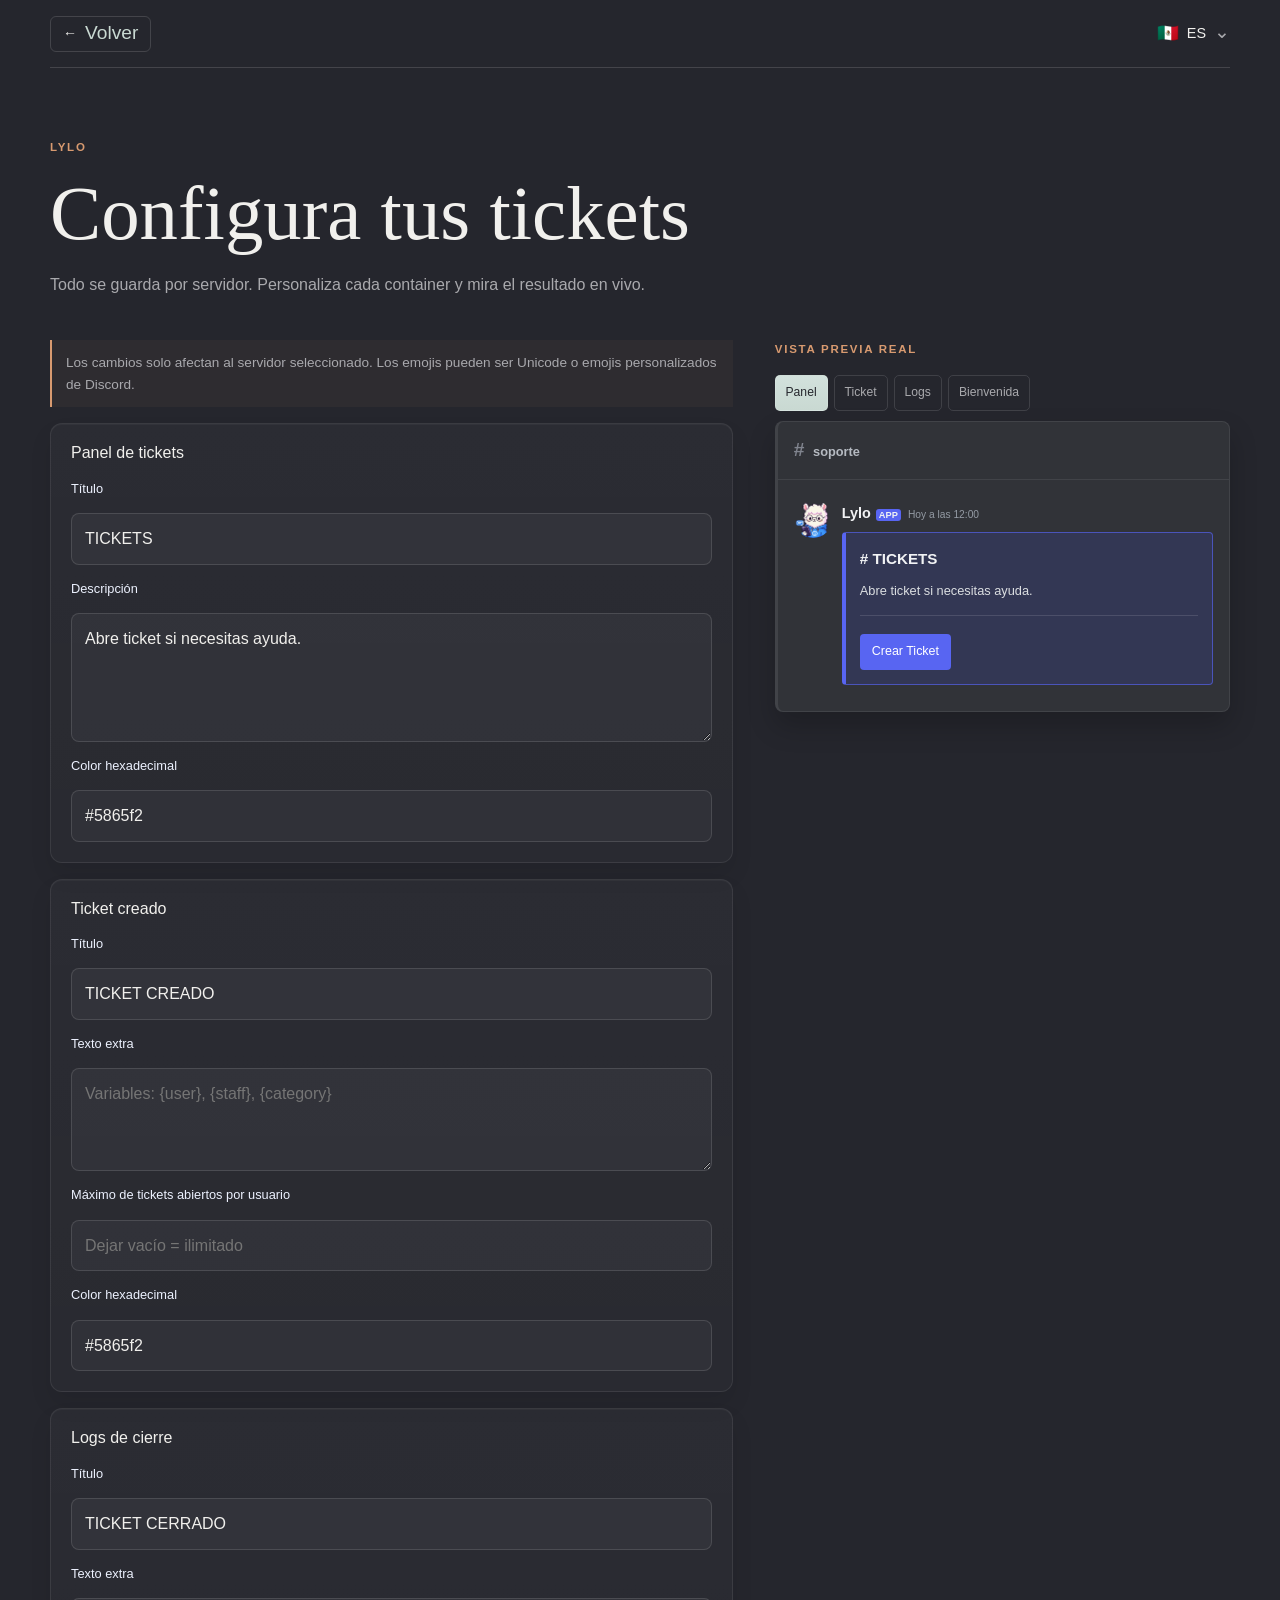
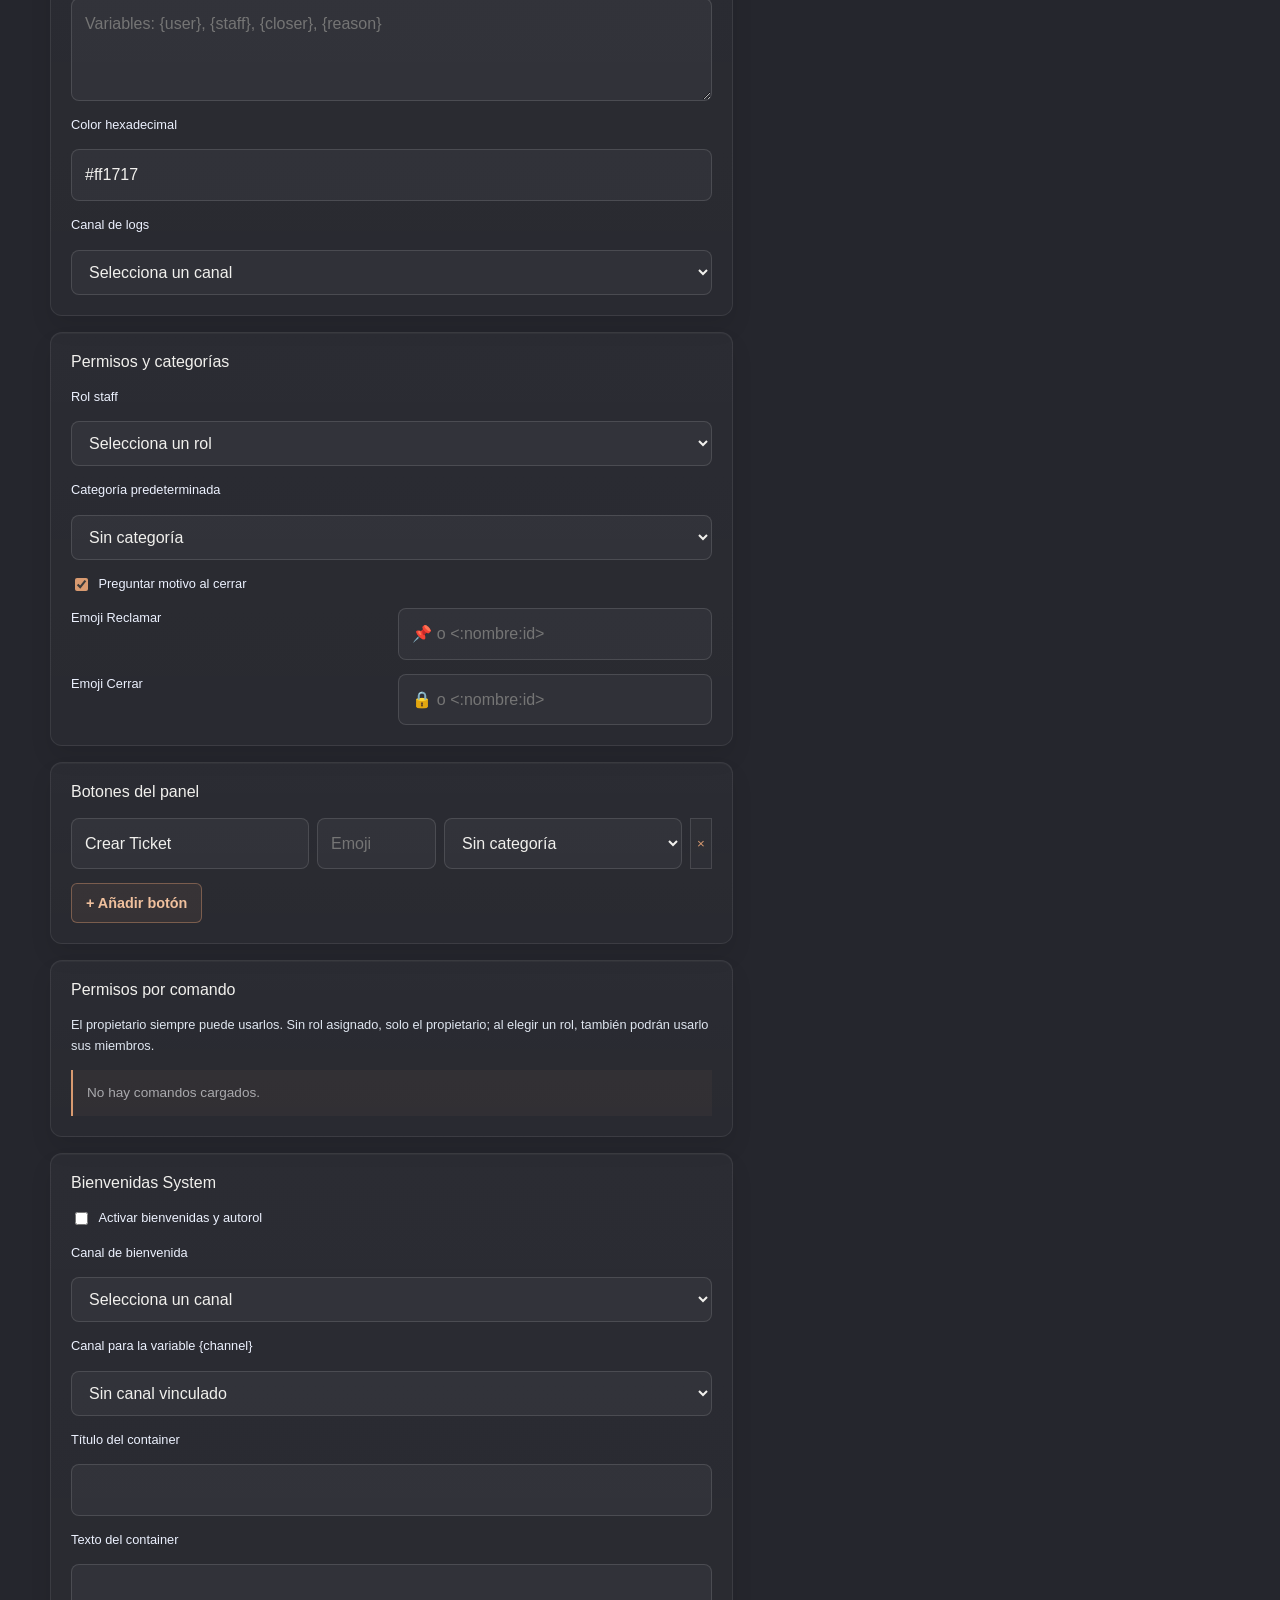
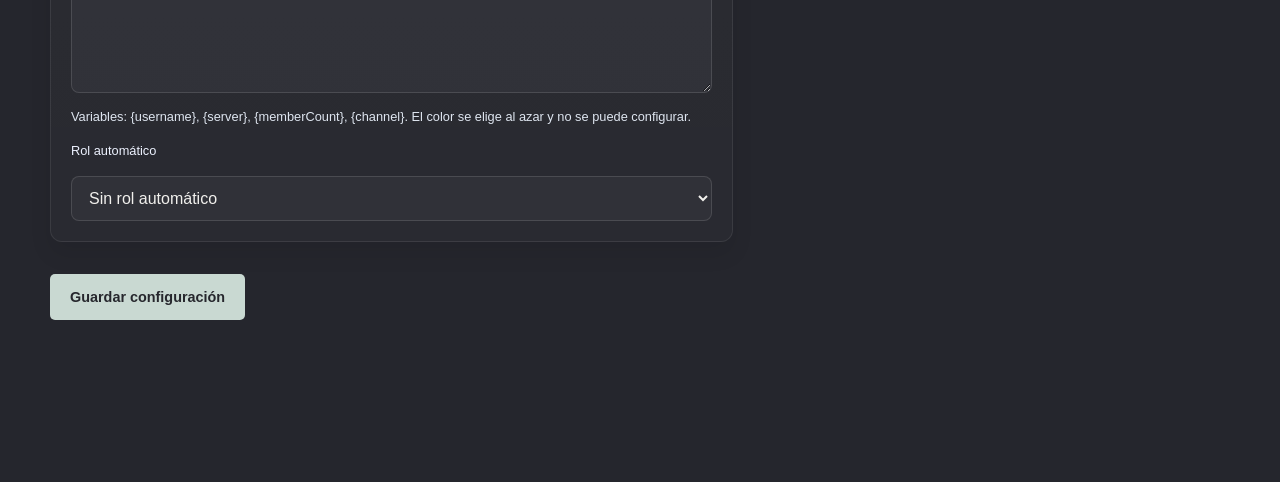
==== configuracion.html @ 74c65844 "Add files via upload" ====
<!doctype html>
<html lang="es">
<head>
  <meta charset="utf-8">
  <meta name="viewport" content="width=device-width, initial-scale=1">
  <title data-i18n="titleConfig">Lylo | Configuración</title>
  <link rel="stylesheet" href="styles.css">
</head>
<body>
  <header class="site-header">
    <a class="back-home" href="gestion.html">← <span data-i18n="back">Volver</span></a>
    <div class="language-picker"><button class="language-toggle" type="button" aria-expanded="false" aria-controls="language-menu"><span class="current-flag">🇲🇽</span><span class="current-language">ES</span><span class="chevron">⌄</span></button><div class="language-menu" id="language-menu" role="menu"></div></div>
  </header>
  <main class="config-page">
    <div class="config-heading"><p class="eyebrow" data-i18n="lyloBrand">Lylo</p><h1 data-i18n="configTitle">Configura tus tickets</h1><p data-i18n="configIntro">Todo se guarda por servidor. Personaliza cada container y mira el resultado en vivo.</p></div>
    <form class="config-layout" data-config-form>
      <section class="config-form">
        <p class="config-note" data-i18n="configNote">Los cambios solo afectan al servidor seleccionado. Los emojis pueden ser Unicode o emojis personalizados de Discord.</p>
        <div class="config-section"><h2 data-i18n="panelSection">Panel de tickets</h2><label data-i18n="fieldTitle">Título</label><input name="panelTitle" value="TICKETS" maxlength="100"><label data-i18n="fieldDescription">Descripción</label><textarea name="panelText" rows="4">Abre ticket si necesitas ayuda.</textarea><label data-i18n="fieldColor">Color hexadecimal</label><input name="panelColor" value="#5865f2" placeholder="#16a34a" maxlength="7" pattern="#[0-9a-fA-F]{6}"></div>
        <div class="config-section"><h2 data-i18n="ticketSection">Ticket creado</h2><label data-i18n="fieldTitle">Título</label><input name="ticketTitle" value="TICKET CREADO"><label data-i18n="fieldExtraText">Texto extra</label><textarea name="ticketText" rows="3" placeholder="Variables: {user}, {staff}, {category}"></textarea><label data-i18n="maxOpenTicketsLabel">Máximo de tickets abiertos por usuario</label><input name="maxOpenTickets" type="number" min="1" step="1" placeholder="Dejar vacío = ilimitado"><label data-i18n="fieldColor">Color hexadecimal</label><input name="ticketColor" value="#5865f2" placeholder="#16a34a" maxlength="7" pattern="#[0-9a-fA-F]{6}"></label></div>
        <div class="config-section"><h2 data-i18n="logsSection">Logs de cierre</h2><label data-i18n="fieldTitle">Título</label><input name="logsTitle" value="TICKET CERRADO"><label data-i18n="fieldExtraText">Texto extra</label><textarea name="logsText" rows="3" placeholder="Variables: {user}, {staff}, {closer}, {reason}"></textarea><label data-i18n="fieldColor">Color hexadecimal</label><input name="logsColor" value="#ff1717" placeholder="#16a34a" maxlength="7" pattern="#[0-9a-fA-F]{6}"><label data-i18n="logsChannel">Canal de logs</label><select name="logsChannelId" data-channel-options><option value="">Selecciona un canal</option></select></div>
        <div class="config-section"><h2 data-i18n="permissionsSection">Permisos y categorías</h2><label data-i18n="staffRole">Rol staff</label><select name="staffRoleId" data-role-options><option value="">Selecciona un rol</option></select><label data-i18n="defaultCategory">Categoría predeterminada</label><select name="categoryId" data-category-options><option value="">Sin categoría</option></select><label class="check-line"><input type="checkbox" name="askCloseReason" checked> <span data-i18n="askReason">Preguntar motivo al cerrar</span></label><div class="config-two"><label data-i18n="emojiClaim">Emoji Reclamar</label><input name="claimEmoji" placeholder="📌 o <:nombre:id>"><label data-i18n="emojiClose">Emoji Cerrar</label><input name="closeEmoji" placeholder="🔒 o <:nombre:id>"></div></div>
        <div class="config-section"><h2 data-i18n="panelButtonsSection">Botones del panel</h2><div data-buttons></div><button class="button button-secondary config-add-button" type="button" data-add-button data-i18n="addButton">+ Añadir botón</button></div>
        <div class="config-section"><h2 data-i18n="commandPermissionsSection">Permisos por comando</h2><p class="config-note-inline" data-i18n="commandPermissionsNote">El propietario siempre puede usarlos. Sin rol asignado, solo el propietario; al elegir un rol, también podrán usarlo sus miembros.</p><div class="command-role-grid" data-command-roles></div></div>
        <div class="config-section welcome-settings"><h2 data-i18n="welcomeSystem">Bienvenidas System</h2><label class="check-line"><input type="checkbox" name="welcomeEnabled"> <span data-i18n="welcomeEnabled">Activar bienvenidas y autorol</span></label><label for="welcomeChannelId" data-i18n="welcomeChannel">Canal de bienvenida</label><select id="welcomeChannelId" name="welcomeChannelId" data-welcome-channel-options><option value="">Selecciona un canal</option></select><label for="welcomeLinkChannelId" data-i18n="welcomeLinkChannel">Canal para la variable {channel}</label><select id="welcomeLinkChannelId" name="welcomeLinkChannelId" data-welcome-link-channel-options><option value="">Sin canal vinculado</option></select><label for="welcomeTitle" data-i18n="welcomeTitleLabel">Título del container</label><input id="welcomeTitle" name="welcomeTitle" maxlength="250"><label for="welcomeText" data-i18n="welcomeTextLabel">Texto del container</label><textarea id="welcomeText" name="welcomeText" rows="4" maxlength="3000"></textarea><p class="config-note-inline" data-i18n="welcomeVariables">Variables: {username}, {server}, {memberCount}, {channel}. El color se elige al azar y no se puede configurar.</p><label for="welcomeRoleId" data-i18n="welcomeRole">Rol automático</label><select id="welcomeRoleId" name="welcomeRoleId" data-welcome-role-options><option value="">Sin rol automático</option></select></div>
        <button class="button button-primary save-config" type="submit" data-i18n="saveConfig">Guardar configuración</button><p class="config-message" data-config-message></p>
      </section>
      <aside class="config-preview"><p class="eyebrow" data-i18n="previewLabel">Vista previa real</p><div class="preview-tabs"><button type="button" data-preview-tab="panel" data-i18n="previewPanel">Panel</button><button type="button" data-preview-tab="ticket" data-i18n="previewTicket">Ticket</button><button type="button" data-preview-tab="logs" data-i18n="previewLogs">Logs</button><button type="button" data-preview-tab="welcome" data-i18n="previewWelcome">Bienvenida</button></div><div class="discord-preview"><div class="preview-channel"><span>#</span> soporte</div><div class="preview-message"><img class="preview-avatar" src="BOTIMAGEN.png" alt="Lylo" onerror="this.hidden=true; this.nextElementSibling.hidden=false"><span class="preview-avatar-fallback" hidden>LY</span><div class="preview-message-body"><div class="preview-user"><strong>Lylo</strong><span>APP</span><time data-i18n="previewTime">Hoy a las 12:00</time></div><div data-preview-content></div></div></div></div></aside>
    </form>
  </main>
  <script src="script.js"></script><script src="configuracion.js"></script>
</body>
</html>
---- styles.css ----
.premium-admin-corner{position:fixed;right:max(0px,env(safe-area-inset-right));bottom:max(0px,env(safe-area-inset-bottom));width:44px;height:44px;z-index:50;opacity:0;cursor:default;background:transparent;border:0;text-decoration:none}
.premium-admin-panel{max-width:960px;margin:42px auto 0;padding:24px;background:#202225;border:1px solid #3f4148;border-radius:10px;color:#f2f3f5}.premium-admin-heading h2{margin:0 0 6px}.premium-admin-heading p{color:#b5bac1}.premium-key-form{display:flex;gap:14px;align-items:end;flex-wrap:wrap;margin:22px 0}.premium-key-form label{display:grid;gap:7px;color:#b5bac1}.premium-key-form select{min-width:180px;background:#313338;color:#f2f3f5;border:1px solid #4b4d55;border-radius:6px;padding:10px}.premium-admin-status{color:#57f287;min-height:24px}.premium-key-list{display:grid;gap:8px}.premium-key-row{display:flex;gap:12px;align-items:center;flex-wrap:wrap;padding:12px;background:#2b2d31;border-radius:7px}.premium-key-row span,.premium-key-row small{color:#b5bac1}.premium-key-state{font-size:11px;font-weight:700}.premium-key-state.is-used{color:#faa61a}.premium-key-state.is-free{color:#57f287}.premium-admin-empty{color:#b5bac1}
.premium-reset-controls{display:flex;align-items:center;gap:14px;flex-wrap:wrap;margin:18px 0}.premium-reset-controls p{margin:0;color:#b5bac1;max-width:620px}.premium-reset-controls button:disabled{opacity:.6;cursor:wait}.global-config-reset-controls{padding-top:18px;border-top:1px solid rgba(255,255,255,.12)}.button-danger{background:#a63232;color:#fff}.button-danger:hover{background:#bf3b3b}
.panel-page{max-width:960px;margin:0 auto;padding:38px 20px 70px}.panel-login{max-width:480px;margin:8vh auto 0;padding:28px;background:#202225;border:1px solid #3f4148;border-radius:10px}.panel-login h1{margin:0 0 8px}.panel-login p{color:#b5bac1}.panel-login form{display:flex;gap:10px;flex-wrap:wrap}.panel-login input{flex:1;min-width:220px;background:#313338;color:#f2f3f5;border:1px solid #4b4d55;border-radius:6px;padding:11px}.panel-status{min-height:24px;color:#faa61a}.panel-delete-key{margin-left:auto;background:#ed4245;color:#fff;border:0;border-radius:5px;padding:7px 10px;cursor:pointer}
:root {
  --bg: #25262d;
  --bg-deep: #1d1e24;
  --panel: #303139;
  --panel-light: #3a3b44;
  --text: #f1f0ed;
  --muted: #a9a9ad;
  --line: rgba(241, 240, 237, .15);
  --accent: #c9d9d2;
  --accent-ink: #26272d;
  --orange: #d89a70;
  --shadow-soft: rgba(0, 0, 0, .28);
  --max-width: 1180px;
}

* { box-sizing: border-box; }
[hidden] { display: none !important; }
html { scroll-behavior: smooth; }
body { margin: 0; background: var(--bg); color: var(--text); font-family: "Trebuchet MS", "Segoe UI", sans-serif; font-size: 16px; line-height: 1.6; }
a { color: inherit; text-decoration: none; }
.site-header, main, .site-footer { width: min(calc(100% - 48px), var(--max-width)); margin: 0 auto; }
.site-header { height: 68px; display: flex; align-items: center; justify-content: space-between; border-bottom: 1px solid var(--line); }
.brand, .footer-brand { display: inline-flex; align-items: center; gap: 10px; font-weight: 700; font-size: 1.1rem; letter-spacing: .02em; }
.brand-mark { width: 30px; height: 30px; border-radius: 9px; object-fit: cover; }
.main-nav { display: flex; align-items: center; gap: 30px; margin-left: auto; margin-right: 30px; color: var(--muted); font-size: .9rem; }
.main-nav a:hover, .footer-links a:hover { color: var(--text); }
.nav-cta { display: inline-flex; align-items: center; min-height: 28px; padding: 3px 12px; border-radius: 7px; background: #13844f; color: #f5fff9; font-size: .82rem; font-weight: 700; }
.nav-cta:hover { background: #18945b; color: #fff; }
.header-actions { display: flex; align-items: center; gap: 24px; }

.account-menu { position: relative; }
.login-button { display: inline-flex; align-items: center; color: var(--text); font-size: .86rem; }
.login-button:hover { color: var(--accent); }
.account-toggle { appearance: none; display: flex; align-items: center; gap: 9px; padding: 0; border: 0; background: transparent; color: var(--text); cursor: pointer; }
.account-avatar { width: 32px; height: 32px; border-radius: 50%; object-fit: cover; background: var(--panel-light); }
.account-chevron { color: var(--muted); font-size: 1.2rem; margin-top: -4px; }
.account-dropdown { position: absolute; z-index: 8; top: calc(100% + 12px); right: 0; width: 210px; overflow: hidden; background: #36373f; border: 1px solid rgba(255,255,255,.16); border-radius: 10px; box-shadow: 0 16px 35px rgba(0,0,0,.28); }
.account-summary { display: flex; align-items: center; gap: 10px; padding: 16px; border-bottom: 1px solid var(--line); font-size: .86rem; font-weight: 700; }
.account-avatar-large { width: 35px; height: 35px; }
.account-action { width: 100%; display: flex; align-items: center; gap: 10px; padding: 13px 16px; border: 0; background: transparent; color: #d9d8dc; cursor: pointer; font: inherit; font-size: .86rem; text-align: left; }
.account-action:hover { background: rgba(255,255,255,.08); color: #fff; }
.action-icon { width: 18px; height: 18px; display: grid; place-items: center; border-radius: 50%; background: #d9d8dc; color: #36373f; font-size: .72rem; font-weight: 700; }
.account-logout { color: #ef8c87; border-top: 1px solid var(--line); }.account-logout .action-icon { background: transparent; color: #ef8c87; font-size: 1.1rem; }
.language-picker { position: relative; }
.language-toggle { appearance: none; border: 0; color: var(--text); background: transparent; display: flex; align-items: center; gap: 8px; padding: 9px 0; cursor: pointer; font: inherit; font-size: .9rem; }
.current-flag { font-size: 1.1rem; }.chevron { font-size: 1.2rem; color: var(--muted); margin-top: -3px; }
.language-menu { display: none; position: absolute; z-index: 5; top: calc(100% + 7px); right: -10px; width: 190px; background: #36373f; border: 1px solid rgba(255,255,255,.18); border-radius: 12px; padding: 7px; box-shadow: 0 14px 28px rgba(0,0,0,.22); }
.language-picker.open .language-menu { display: block; }
.language-option { width: 100%; display: flex; align-items: center; gap: 10px; color: #dedde0; background: transparent; border: 0; border-radius: 7px; padding: 10px 9px; cursor: pointer; text-align: left; font: inherit; }
.language-option:hover, .language-option.selected { background: rgba(255,255,255,.1); color: #fff; }
.hero { min-height: 640px; display: grid; grid-template-columns: 1.05fr .95fr; align-items: center; gap: 70px; padding: 74px 0 94px; }
.hero-reference { position: relative; isolation: isolate; overflow: hidden; min-height: min(720px, calc(100svh - 68px)); display: flex; align-items: center; justify-content: flex-start; padding: 50px 0 64px; text-align: left; }
.hero-reference::before { position: absolute; z-index: -1; inset: 0; background: url("BOTIMAGEN.png") no-repeat right 5% center / min(58vw, 720px) auto; content: ""; pointer-events: none; }
.hero-reference-content { display: flex; flex-direction: column; align-items: flex-start; width: min(52%, 610px); }
.hero-reference h1 { margin: 0 0 16px; font-family: "Trebuchet MS", "Segoe UI", sans-serif; font-size: clamp(3.6rem, 7vw, 5.7rem); font-weight: 700; line-height: .95; }
.hero-reference-text { max-width: 650px; margin: 0 0 38px; color: var(--text); font-size: 1.16rem; }
.hero-reference .hero-actions { justify-content: flex-start; }
.eyebrow { margin: 0 0 17px; color: var(--orange); text-transform: uppercase; letter-spacing: .15em; font-size: .72rem; font-weight: 700; }
h1, h2, h3, p { margin-top: 0; }h1, h2 { font-family: Georgia, "Times New Roman", serif; font-weight: 400; line-height: 1.08; letter-spacing: 0; }
h1 { max-width: 650px; margin-bottom: 25px; font-size: clamp(3rem, 6vw, 5.3rem); } .hero-text { max-width: 520px; margin-bottom: 32px; color: var(--muted); font-size: 1.08rem; }
.hero-actions { display: flex; gap: 12px; flex-wrap: wrap; }.button { display: inline-flex; justify-content: center; align-items: center; min-height: 46px; padding: 0 20px; border: 0; border-radius: 5px; font-size: .9rem; font-weight: 700; cursor: pointer; }.button-discord { display: inline-flex; align-items: center; gap: 10px; background: #45464e; color: var(--text); }.button-discord:hover { background: #51525b; }.button-discord-icon { width: 20px; height: 20px; border-radius: 0; object-fit: contain; border: 0; box-shadow: none; background: transparent; }.button-panel { background: var(--accent); color: var(--accent-ink); }.button-panel:disabled { cursor: not-allowed; opacity: .82; }.button-primary { background: var(--accent); color: var(--accent-ink); }.button-primary:hover { background: #e0ebe6; }.button-secondary { border: 1px solid var(--line); color: var(--text); }.button-secondary:hover { border-color: rgba(255,255,255,.45); }
.hero-note { display: flex; align-items: center; gap: 9px; margin: 28px 0 0; color: var(--muted); font-size: .82rem; }.status-dot, .online-dot { width: 7px; height: 7px; display: inline-block; border-radius: 50%; background: #91c5a0; }
.hero-art { display: flex; justify-content: flex-end; }.bot-card { width: min(100%, 390px); padding: 23px; background: var(--panel); border: 1px solid var(--line); border-radius: 13px; box-shadow: 24px 24px 0 rgba(0,0,0,.1); }.bot-card-top { display: flex; align-items: center; gap: 8px; color: var(--muted); font-size: .78rem; padding-bottom: 22px; border-bottom: 1px solid var(--line); }.preview-menu { margin-left: auto; letter-spacing: 3px; }.bot-profile { display: flex; align-items: center; gap: 15px; padding: 27px 0 26px; }.bot-profile img { width: 60px; height: 60px; border-radius: 17px; object-fit: cover; }.bot-profile strong, .bot-profile span { display: block; }.bot-profile strong { font-size: 1.25rem; }.bot-profile span { color: var(--muted); font-size: .82rem; }.chat-line { display: flex; gap: 10px; align-items: flex-start; padding: 15px 0; border-top: 1px solid var(--line); }.chat-avatar { flex: 0 0 28px; width: 28px; height: 28px; display: grid; place-items: center; border-radius: 9px; background: var(--orange); color: var(--accent-ink); font-weight: 700; }.chat-line p { margin: 0; color: var(--muted); font-size: .84rem; }.chat-line b { color: var(--text); margin-right: 5px; }.command-line { display: flex; gap: 10px; padding: 12px 14px; background: var(--bg-deep); border-radius: 7px; color: var(--muted); font-size: .8rem; }.command-line span:first-child { color: var(--orange); font-weight: 700; }
.feature-section { border-top: 1px solid var(--line); padding: 94px 0 108px; }.section-heading { display: flex; justify-content: space-between; align-items: end; gap: 30px; }.section-heading h2 { max-width: 720px; margin: 0; font-size: clamp(2.2rem, 4vw, 3.8rem); }.feature-grid { display: grid; grid-template-columns: repeat(3, 1fr); gap: 14px; margin-top: 55px; }.feature-item { min-height: 220px; padding: 21px 22px 24px; border: 1px solid var(--line); border-radius: 10px; background: rgba(255,255,255,.025); }.feature-item:hover { border-color: rgba(201,217,210,.45); background: rgba(255,255,255,.05); }.feature-number { color: var(--orange); font-size: .75rem; }.feature-item h3 { margin: 42px 0 12px; font-size: 1.15rem; }.feature-item p { max-width: 300px; margin-bottom: 0; color: var(--muted); font-size: .92rem; }.closing-section { display: flex; align-items: end; justify-content: space-between; gap: 35px; padding: 74px 0 96px; border-top: 1px solid var(--line); }.closing-section h2 { max-width: 700px; margin: 0; font-size: clamp(2.2rem, 4vw, 4rem); }.text-link { padding-bottom: 5px; border-bottom: 1px solid var(--accent); white-space: nowrap; font-size: .9rem; }.text-link span { margin-left: 14px; color: var(--orange); }.site-footer { display: flex; justify-content: space-between; align-items: center; padding: 22px 0 30px; border-top: 1px solid var(--line); color: var(--muted); font-size: .78rem; }.footer-links { display: flex; gap: 22px; align-items: center; }
.communities-section { padding: 78px 0 92px; border-top: 1px solid var(--line); }.community-heading { align-items: end; }.community-heading h2 { max-width: 720px; }.community-live { display: flex; align-items: center; gap: 8px; margin: 0 0 5px; color: var(--muted); font-size: .78rem; text-transform: uppercase; letter-spacing: .1em; }.communities-viewport { overflow: hidden; width: 100vw; margin: 42px calc((var(--max-width) - 100vw) / 2) 0; }.communities-grid { display: flex; width: max-content; gap: 14px; animation: community-marquee 34s linear infinite; }.community-card { display: flex; align-items: center; gap: 13px; width: 270px; min-width: 270px; padding: 17px; border: 1px solid var(--line); border-radius: 9px; background: rgba(255,255,255,.025); }.community-card img { width: 48px; height: 48px; flex: 0 0 48px; border-radius: 14px; object-fit: cover; background: var(--panel-light); }.community-card h3 { overflow: hidden; margin: 0 0 2px; text-overflow: ellipsis; white-space: nowrap; font-size: .92rem; }.community-card p { margin: 0; color: var(--accent); font-size: .77rem; }.community-card p span { color: var(--muted); }.community-empty { display: flex; flex-direction: column; align-items: center; justify-content: center; width: min(100vw, var(--max-width)); min-height: 170px; border: 1px dashed var(--line); color: var(--muted); text-align: center; }.community-empty strong { color: var(--orange); font-family: Georgia, "Times New Roman", serif; font-size: 4rem; line-height: 1; }
@keyframes community-marquee { from { transform: translateX(42vw); } to { transform: translateX(calc(-50% - 7px)); } }
.story-section { display: grid; grid-template-columns: .9fr 1.1fr; gap: 90px; padding: 100px 0; border-top: 1px solid var(--line); }.story-intro h2 { max-width: 430px; margin: 0; font-size: clamp(2.2rem, 4vw, 3.8rem); }.story-copy { max-width: 560px; padding-top: 35px; }.story-copy p { color: var(--muted); font-size: 1.08rem; }.story-copy .story-detail { max-width: 450px; margin-top: 24px; font-size: .93rem; }.story-copy .text-link { display: inline-block; margin-top: 16px; }
.premium-section { padding: 76px 0 88px; border-top: 1px solid var(--line); }.premium-section h2 { max-width: 650px; margin: 0 0 20px; font-size: clamp(2.4rem, 5vw, 4.6rem); }.premium-section > p:not(.eyebrow) { max-width: 570px; margin-bottom: 26px; color: var(--muted); font-size: 1.03rem; }.premium-status { display: inline-block; padding: 5px 11px; border: 1px solid var(--line); border-radius: 20px; color: var(--accent); font-size: .75rem; text-transform: uppercase; letter-spacing: .1em; }
.manage-page { padding: 76px 0 120px; }.manage-back-main { margin-bottom: 48px; }.manage-heading { max-width: 720px; margin-bottom: 42px; }.manage-heading h1 { margin: 0 0 18px; font-size: clamp(3rem, 7vw, 5.8rem); }.manage-heading > p:not(.eyebrow) { max-width: 560px; margin: 0; color: var(--muted); font-size: 1.05rem; }.server-search { display: flex; align-items: center; gap: 12px; max-width: 520px; padding: 0 17px; border: 1px solid var(--line); border-radius: 7px; background: rgba(255,255,255,.035); color: var(--muted); }.server-search span { font-size: 1.5rem; line-height: 1; }.server-search input { width: 100%; min-height: 49px; border: 0; outline: 0; background: transparent; color: var(--text); font: inherit; }.server-search input::placeholder { color: var(--muted); }.server-list { display: grid; grid-template-columns: repeat(3, minmax(0, 1fr)); gap: 14px; margin-top: 32px; }.server-card { display: flex; align-items: center; gap: 14px; min-width: 0; padding: 17px; border: 1px solid var(--line); border-radius: 10px; background: rgba(255,255,255,.025); transition: transform .2s ease, border-color .2s ease, box-shadow .2s ease; }.server-card:hover { transform: translateY(-3px); border-color: rgba(201,217,210,.45); box-shadow: 0 12px 26px rgba(0,0,0,.14); }.server-card img { width: 52px; height: 52px; flex: 0 0 52px; border-radius: 15px; object-fit: cover; background: var(--panel-light); }.server-info { min-width: 0; flex: 1; }.server-info h2 { overflow: hidden; margin: 0 0 2px; font-family: "Trebuchet MS", "Segoe UI", sans-serif; font-size: .94rem; font-weight: 700; text-overflow: ellipsis; white-space: nowrap; }.server-info p { margin: 0; color: var(--muted); font-size: .76rem; }.server-action { flex: 0 0 auto; padding: 7px 10px; border-radius: 5px; background: var(--accent); color: var(--accent-ink); font-size: .75rem; font-weight: 700; }.server-action.is-configure { background: transparent; border: 1px solid var(--line); color: var(--text); }.server-state { grid-column: 1 / -1; display: flex; flex-direction: column; align-items: center; gap: 8px; min-height: 200px; padding: 42px 20px; border: 1px dashed var(--line); color: var(--muted); text-align: center; }.server-state strong { color: var(--orange); font-family: Georgia, "Times New Roman", serif; font-size: 4rem; line-height: 1; }.server-state .text-link { margin-top: 10px; }
.back-home { display: inline-flex; align-items: center; gap: 8px; min-height: 36px; padding: 0 12px; border: 1px solid var(--line); border-radius: 6px; color: var(--text); font-size: .88rem; }.back-home:hover { border-color: var(--accent); color: var(--accent); }.back-home span:first-child { color: var(--accent); font-size: 1.2rem; }
.premium-brand { display: none; }
.premium-page { padding: 78px 0 110px; }.premium-hero { max-width: 750px; padding-bottom: 62px; }.premium-logo { width: 76px; height: 76px; margin-bottom: 25px; border-radius: 22px; object-fit: cover; }.premium-hero h1 { margin: 0 0 22px; font-size: clamp(3.1rem, 7vw, 6rem); }.premium-hero > p:not(.eyebrow) { max-width: 560px; margin: 0; color: var(--muted); font-size: 1.08rem; }.plans-grid { display: grid; grid-template-columns: repeat(2, minmax(0, 1fr)); gap: 16px; }.plan-card { display: flex; flex-direction: column; min-height: 480px; padding: 26px; border: 1px solid var(--line); border-radius: 12px; background: rgba(255,255,255,.025); transition: transform .22s ease, border-color .22s ease, box-shadow .22s ease; }.plan-card:hover { transform: translateY(-4px); border-color: rgba(201,217,210,.45); box-shadow: 0 18px 28px rgba(0,0,0,.14); }.plan-card.plan-featured { border-color: rgba(201,217,210,.5); background: var(--panel); }.plan-top { display: flex; align-items: center; justify-content: space-between; gap: 12px; }.plan-label { font-size: .8rem; font-weight: 700; text-transform: uppercase; letter-spacing: .12em; }.plan-coming { padding: 4px 9px; border: 1px solid var(--line); border-radius: 20px; color: var(--orange); font-size: .68rem; text-transform: uppercase; letter-spacing: .08em; }.plan-card h2 { margin: 58px 0 8px; font-family: "Trebuchet MS", "Segoe UI", sans-serif; font-size: 3.7rem; font-weight: 700; line-height: 1; }.plan-card h2 small { color: var(--muted); font-size: .95rem; font-weight: 400; }.plan-card > p { min-height: 48px; margin: 0; color: var(--muted); }.plan-card ul { display: grid; gap: 13px; margin: 30px 0; padding: 0; list-style: none; color: var(--text); font-size: .9rem; }.plan-card li::before { content: "✓"; margin-right: 10px; color: var(--orange); }.plan-button { align-self: flex-start; margin-top: auto; min-width: 115px; }.premium-footnote { margin: 24px 0 0; color: var(--muted); font-size: .8rem; }
.legal-page { max-width: 820px; padding: 90px 0 120px; }.legal-page h1 { font-size: clamp(2.9rem, 6vw, 5rem); }.legal-page .updated { color: var(--muted); font-size: .85rem; margin-bottom: 55px; }.legal-page h2 { margin: 42px 0 12px; font-family: "Trebuchet MS", "Segoe UI", sans-serif; font-size: 1.2rem; font-weight: 700; }.legal-page p, .legal-page li { color: var(--muted); }.legal-page ul { padding-left: 20px; }.back-link { display: inline-block; color: var(--accent); margin-top: 35px; }
.error-body { min-height: 100vh; background: var(--bg-deep); }.error-page { width: min(calc(100% - 48px), var(--max-width)); min-height: 100vh; margin: 0 auto; padding-top: 32px; }.error-content { max-width: 620px; padding: 18vh 0 120px; }.error-code { margin: 0 0 20px; color: var(--orange); font-family: Georgia, "Times New Roman", serif; font-size: clamp(5rem, 14vw, 10rem); line-height: .8; }.error-content h1 { margin-bottom: 20px; font-size: clamp(2.8rem, 6vw, 5.2rem); }.error-content > p:not(.eyebrow):not(.error-code) { max-width: 480px; margin-bottom: 30px; color: var(--muted); }
@media (prefers-reduced-motion: reduce) { .communities-grid { animation-play-state: paused; } }
@media (max-width: 780px) { .site-header, main, .site-footer { width: min(calc(100% - 32px), var(--max-width)); }.site-header { height: 62px; }.main-nav { display: none; }.header-actions { gap: 14px; }.hero { grid-template-columns: 1fr; gap: 48px; padding: 68px 0 82px; }.hero-reference { min-height: min(700px, calc(100svh - 62px)); padding: 38px 0 48px; }.hero-reference::before { background-position: center; background-size: min(100vw, 570px) auto; opacity: .3; }.hero-logo { width: 104px; height: 104px; margin-bottom: 20px; }.hero-reference-text { max-width: 440px; margin-bottom: 30px; font-size: 1rem; }.hero-art { justify-content: flex-start; }.bot-card { box-shadow: 12px 12px 0 rgba(0,0,0,.1); }.section-heading, .closing-section, .site-footer { display: block; }.community-heading { display: flex; align-items: flex-start; flex-direction: column; }.community-live { margin-top: 18px; }.communities-section { padding: 62px 0 72px; }.communities-viewport { margin-top: 30px; }.community-card { width: 245px; min-width: 245px; }.feature-grid { grid-template-columns: 1fr; gap: 42px; }.feature-item h3 { margin-top: 26px; }.story-section { display: block; padding: 76px 0; }.story-copy { padding-top: 32px; }.premium-section { padding: 62px 0 72px; }.closing-section .text-link { display: inline-block; margin-top: 35px; }.footer-links { flex-wrap: wrap; margin-top: 20px; gap: 12px 18px; }.language-menu { right: -4px; }.account-dropdown { right: -42px; } }
@media (max-width: 900px) { .server-list { grid-template-columns: repeat(2, minmax(0, 1fr)); } }
@media (max-width: 780px) { .manage-page { padding: 56px 0 80px; }.server-list { grid-template-columns: 1fr; }.server-card { padding: 14px; } }
@media (max-width: 780px) { .premium-page { padding: 54px 0 80px; }.premium-hero { padding-bottom: 42px; }.plans-grid { grid-template-columns: 1fr; }.plan-card { min-height: 420px; }.plan-card h2 { margin-top: 42px; } }
.config-page { padding: 70px 0 110px; }
.config-heading { max-width: 720px; margin-bottom: 42px; }
.config-heading h1 { margin: 0 0 16px; font-size: clamp(3rem, 6vw, 5.4rem); }
.config-heading > p:last-child { color: var(--muted); }
.config-layout { display: grid; grid-template-columns: minmax(0, 1.2fr) minmax(300px, .8fr); gap: 42px; }
.config-form { display: grid; gap: 16px; }
.config-form label { display: grid; gap: 7px; color: #edf2ff; font-size: .8rem; }
.config-form input:not([type="checkbox"]), .config-form textarea, .config-form select { width: 100%; padding: 12px 13px; border: 1px solid rgba(255,255,255,.12); border-radius: 8px; outline: 0; background: rgba(255,255,255,.04); color: var(--text); font: inherit; resize: vertical; }
.config-form select option { background: #f1f0ed; color: #25262d; }
.config-form input:focus, .config-form textarea:focus, .config-form select:focus { border-color: rgba(201,217,210,.9); box-shadow: 0 0 0 2px rgba(201,217,210,.14); }
.config-two { display: grid; grid-template-columns: 1fr 1fr; gap: 14px; }
.check-line { display: flex !important; grid-template-columns: none !important; align-items: center; gap: 8px !important; }
.check-line input { accent-color: #d89a70; }
.config-form h2 { margin: 20px 0 0; font-family: "Trebuchet MS", "Segoe UI", sans-serif; font-size: 1rem; }
.button-config { display: grid; grid-template-columns: 1fr .5fr 1fr auto; gap: 8px; }
.button-config button { border: 1px solid rgba(255,255,255,.12); background: rgba(255,255,255,.02); color: var(--orange); cursor: pointer; }
.config-add-button { justify-self: start; width: fit-content; min-height: 40px; padding: 0 14px; border-color: rgba(216,154,112,.42); border-radius: 6px; background: rgba(216,154,112,.08); color: #f0c09d; }
.config-add-button:hover { border-color: var(--orange); background: rgba(216,154,112,.16); color: #ffe0c7; }
.config-add-button:focus-visible { outline: 2px solid var(--accent); outline-offset: 3px; }
.save-config { justify-self: start; margin-top: 16px; }
.config-message { min-height: 20px; color: #d7ece2; }
.config-preview { position: sticky; top: 30px; align-self: start; }
.discord-preview { min-height: 260px; padding: 18px; border-radius: 10px; background: #202126; box-shadow: inset 0 0 0 1px rgba(255,255,255,.08); }
.preview-user { padding-bottom: 14px; border-bottom: 1px solid rgba(255,255,255,.1); color: #f2f3f5; font-weight: 700; }
.preview-user span { margin-left: 5px; color: #949ba4; font-size: .62rem; }
.discord-preview [data-preview-content] { margin-top: 24px; color: #f2f3f5; }
.discord-preview strong { font-size: 1rem; }
.discord-preview p { color: #b5bac1; font-size: .85rem; }
.discord-preview hr { border: 0; border-top: 1px solid rgba(255,255,255,.12); }
.discord-preview button { margin: 5px 6px 0 0; padding: 8px 12px; border: 0; border-radius: 4px; background: #5865f2; color: #fff; cursor: default; font: inherit; font-size: .78rem; }
.config-note { margin: 0; padding: 12px 14px; border-left: 2px solid var(--orange); color: var(--muted); font-size: .85rem; background: rgba(216,154,112,.05); }
.config-note-inline { margin: 0; color: #dfe6f0; font-size: .8rem; }
.config-section { display: grid; gap: 14px; padding: 20px; border: 1px solid rgba(255,255,255,.08); border-radius: 12px; background: linear-gradient(180deg, rgba(255,255,255,.03), rgba(255,255,255,.02)); box-shadow: inset 0 1px 0 rgba(255,255,255,.03), 0 12px 22px rgba(0,0,0,.08); transition: transform .2s ease, box-shadow .2s ease; }
.config-section:hover { transform: translateY(-2px); box-shadow: inset 0 1px 0 rgba(255,255,255,.03), 0 16px 28px rgba(0,0,0,.12); }
.config-section h2 { margin: 0 0 3px; }
.welcome-preview-container { padding: 14px; border-left: 4px solid var(--container-accent, #4f545c); background: color-mix(in srgb, var(--container-tint, #4f545c) 18%, #2b2d31); }
.welcome-preview-mention { margin: 0 0 10px; }
.welcome-preview-layout { display: grid; grid-template-columns: minmax(0, 1fr) 56px; align-items: center; gap: 12px; }
.welcome-preview-title { min-width: 0; color: #f2f3f5; font-size: .95rem; font-weight: 700; overflow-wrap: anywhere; }
.welcome-preview-layout img { width: 56px; height: 56px; border-radius: 50%; object-fit: cover; }
.welcome-preview-text { margin: 12px 0 0; color: #dbdee1; font-size: .82rem; overflow-wrap: anywhere; }
.welcome-preview-role { margin: 10px 0 0; color: var(--muted); font-size: .78rem; }
.welcome-variable { color: #e6d1bd; }
.preview-tabs { display: flex; gap: 6px; margin-bottom: 10px; }
.preview-tabs button { padding: 7px 10px; border: 1px solid rgba(255,255,255,.12); border-radius: 5px; background: transparent; color: var(--muted); cursor: pointer; font: inherit; font-size: .76rem; }
.preview-tabs button.active { background: linear-gradient(180deg, #d2e1dc, #c9d9d2); color: var(--accent-ink); }
.discord-preview { border-left: 3px solid transparent; transition: border-color .15s ease; }
.preview-avatar { width: 30px; height: 30px; display: inline-block; margin-right: 8px; border-radius: 9px; object-fit: cover; vertical-align: middle; }
.mention { color: #8ea1ff; }
.discord-button.success { background: #248046; }
.discord-button.danger { background: #da373c; }
.command-role-grid { display: grid; gap: 10px; }
.command-role-item { display: grid; grid-template-columns: 120px minmax(0, 1fr); align-items: center; gap: 12px; padding: 8px 10px; border: 1px solid rgba(255,255,255,.08); border-radius: 8px; background: rgba(255,255,255,.02); }
.command-role-item span { color: var(--text); font-size: .86rem; font-weight: 700; }
@media (max-width: 780px) { .config-page { padding: 52px 0 80px; }.config-layout { grid-template-columns: 1fr; gap: 44px; }.config-preview { position: static; }.config-two, .button-config { grid-template-columns: 1fr; } }

.discord-preview { overflow: hidden; padding: 0; background: #313338; border: 1px solid rgba(255,255,255,.08); border-left-width: 3px; border-radius: 8px; box-shadow: 0 14px 28px rgba(0,0,0,.2); }
.preview-channel { padding: 13px 16px; border-bottom: 1px solid rgba(255,255,255,.08); color: #b5bac1; font-size: .8rem; font-weight: 700; }
.preview-channel span { margin-right: 5px; color: #80848e; font-size: 1.2rem; }
.preview-message { display: flex; gap: 10px; padding: 20px 16px 26px; }
.preview-message-body { min-width: 0; flex: 1; }
.preview-message .preview-avatar { width: 38px; height: 38px; flex: 0 0 38px; margin: 0; border-radius: 50%; }
.preview-avatar-fallback { width: 38px; height: 38px; flex: 0 0 38px; display: grid; place-items: center; border-radius: 50%; background: #13844f; color: #fff; font-size: .72rem; font-weight: 800; }
.preview-message .preview-user { padding: 0; border: 0; }
.preview-user strong { color: #f2f3f5; font-size: .9rem; }
.preview-user span { color: #f0f1f3; background: #5865f2; border-radius: 3px; padding: 1px 3px; font-size: .58rem; font-weight: 700; }
.preview-user time { margin-left: 7px; color: #949ba4; font-size: .64rem; font-weight: 400; }
.discord-preview [data-preview-content] { margin-top: 7px; }
.discord-container { padding: 14px; border: 1px solid color-mix(in srgb, var(--container-accent, #4f545c) 65%, transparent); border-left: 4px solid var(--container-accent, #4f545c); border-radius: 4px; background: color-mix(in srgb, var(--container-tint, #4f545c) 18%, #2b2d31); color: #f2f3f5; }
.discord-container strong { display: block; margin-bottom: 10px; font-size: .95rem; }
.discord-container p { margin: 0 0 11px; color: #dbdee1; font-size: .8rem; white-space: pre-line; }
.discord-container hr { margin: 13px 0; border: 0; border-top: 1px solid rgba(255,255,255,.12); }
.discord-button { margin: 0 7px 5px 0; padding: 7px 11px; border: 0; border-radius: 3px; background: #5865f2; color: #fff; font: inherit; font-size: .75rem; font-weight: 700; cursor: default; }
.discord-button.success { background: #248046; }.discord-button.danger { background: #da373c; }
.role-mention { padding: 1px 3px; border-radius: 3px; background: rgba(88,101,242,.3); color: #c9cdfb; }.mention { padding: 1px 3px; border-radius: 3px; background: rgba(88,101,242,.22); color: #c9cdfb; }

@media (max-width: 780px) {
  .hero-reference { min-height: 700px; align-items: flex-start; padding-top: 48px; text-align: center; }
  .hero-reference::before { background-position: center bottom; background-size: min(100vw, 500px) auto; }
  .hero-reference-content { align-items: center; width: 100%; }
  .hero-reference .hero-actions { justify-content: center; }
  .communities-viewport { width: 100%; margin: 30px 0 0; }
}

.scroll-reveal { opacity: 0; transform: translate3d(var(--reveal-x, 0), 22px, 0); transition: opacity .65s ease, transform .65s cubic-bezier(.2,.7,.2,1); transition-delay: var(--reveal-delay, 0ms); }
.scroll-reveal.is-visible { opacity: 1; transform: translate3d(0, 0, 0); }
.site-footer.scroll-reveal { opacity: 1; transform: none; transition: none; }
@media (prefers-reduced-motion: reduce) { .scroll-reveal { opacity: 1; transform: none; transition: none; } }

.language-page { padding: 72px 0 110px; }
.language-heading { max-width: 760px; margin-bottom: 38px; }
.language-heading h1 { margin: 0 0 16px; font-size: clamp(2.8rem, 6vw, 5rem); }
.language-heading > p:last-child { max-width: 620px; margin: 0; color: var(--muted); }
.language-form { display: grid; gap: 22px; }
.language-setup-layout { display: grid; grid-template-columns: minmax(0, 1fr) minmax(280px, .8fr); align-items: start; gap: 18px; }
.language-section { min-width: 0; margin: 0; padding: 22px; border: 1px solid var(--line); border-radius: 10px; background: rgba(255,255,255,.025); transition: transform .2s ease, border-color .2s ease, box-shadow .2s ease; }
.language-section:hover { transform: translateY(-2px); border-color: rgba(201,217,210,.4); box-shadow: 0 16px 28px rgba(0,0,0,.08); }
.language-section legend, .language-section > label { display: block; margin-bottom: 16px; color: var(--text); font-size: 1rem; font-weight: 700; }
.bot-language-options { display: grid; grid-template-columns: repeat(2, minmax(0, 1fr)); gap: 9px; }
.bot-language-option { display: grid; grid-template-columns: auto auto minmax(0, 1fr); align-items: center; gap: 10px; min-height: 52px; padding: 0 12px; border: 1px solid var(--line); border-radius: 7px; background: rgba(255,255,255,.025); cursor: pointer; }
.bot-language-option:has(input:checked) { border-color: var(--orange); background: rgba(216,154,112,.1); }
.bot-language-option input { width: 16px; height: 16px; margin: 0; accent-color: var(--orange); }
.bot-language-option strong { overflow: hidden; color: var(--text); font-size: .88rem; font-weight: 600; text-overflow: ellipsis; white-space: nowrap; }
.language-section select { width: 100%; min-height: 48px; padding: 0 13px; border: 1px solid var(--line); border-radius: 7px; background: var(--panel); color: var(--text); font: inherit; }
.language-section select option { background: #f1f0ed; color: #25262d; }
.language-server-note { margin: 12px 0 0; color: var(--muted); font-size: .82rem; }
.language-reset-warning { max-width: 850px; margin: 0; padding: 13px 15px; border-left: 2px solid var(--orange); background: rgba(216,154,112,.06); color: #e5d8cf; font-size: .86rem; }
.language-submit { justify-self: start; }
.language-submit:disabled { cursor: not-allowed; opacity: .55; }
.language-status { min-height: 24px; margin: 0; color: var(--accent); }
.language-status.is-error { color: #ef8c87; }
@media (max-width: 780px) {
  .language-page { padding: 52px 0 80px; }
  .language-setup-layout { grid-template-columns: 1fr; }
  .language-section { padding: 17px; }
  .scroll-reveal { transform: translate3d(0, 22px, 0); }
}
@media (max-width: 420px) { .bot-language-options { grid-template-columns: 1fr; } }
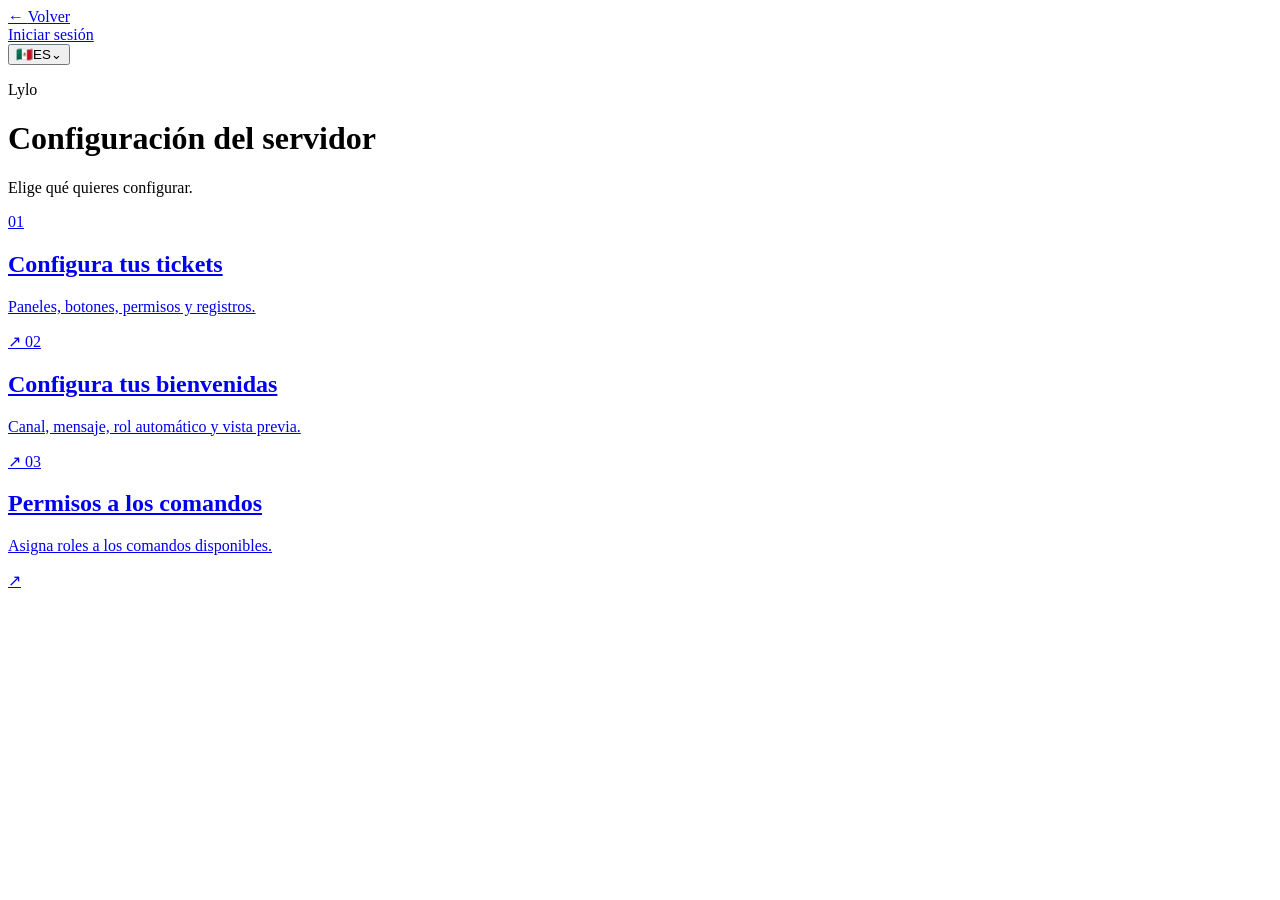
==== commit 2ebb3a02: "Add files via upload" ====
--- a/configuracion.html
+++ b/configuracion.html
@@ -9,24 +9,33 @@
 <body>
   <header class="site-header">
     <a class="back-home" href="gestion.html">← <span data-i18n="back">Volver</span></a>
-    <div class="language-picker"><button class="language-toggle" type="button" aria-expanded="false" aria-controls="language-menu"><span class="current-flag">🇲🇽</span><span class="current-language">ES</span><span class="chevron">⌄</span></button><div class="language-menu" id="language-menu" role="menu"></div></div>
+    <div class="header-actions">
+      <div class="account-menu" data-account-menu>
+        <a class="login-button" href="/auth/login" data-login-link data-i18n="login">Iniciar sesión</a>
+        <button class="account-toggle" type="button" aria-expanded="false" aria-controls="account-dropdown" hidden><img class="account-avatar" data-account-avatar alt=""><span class="account-chevron">⌄</span></button>
+        <div class="account-dropdown" id="account-dropdown" role="menu" hidden>
+          <div class="account-summary"><img class="account-avatar account-avatar-large" data-account-avatar alt=""><span data-account-name>Discord user</span></div>
+          <a href="idioma.html" class="account-action" role="menuitem"><span class="action-icon">A</span><span data-i18n="country">País</span></a>
+          <a href="https://discord.gg/CyNjKbeDVf" target="_blank" rel="noreferrer" class="account-action" role="menuitem"><span class="action-icon">?</span><span data-i18n="support">Soporte</span></a>
+          <button type="button" class="account-action account-logout" data-logout role="menuitem"><span class="action-icon">↪</span><span data-i18n="logout">Cerrar sesión</span></button>
+        </div>
+      </div>
+      <div class="language-picker"><button class="language-toggle" type="button" aria-expanded="false" aria-controls="language-menu"><span class="current-flag">🇲🇽</span><span class="current-language">ES</span><span class="chevron">⌄</span></button><div class="language-menu" id="language-menu" role="menu"></div></div>
+    </div>
   </header>
-  <main class="config-page">
-    <div class="config-heading"><p class="eyebrow" data-i18n="lyloBrand">Lylo</p><h1 data-i18n="configTitle">Configura tus tickets</h1><p data-i18n="configIntro">Todo se guarda por servidor. Personaliza cada container y mira el resultado en vivo.</p></div>
-    <form class="config-layout" data-config-form>
-      <section class="config-form">
-        <p class="config-note" data-i18n="configNote">Los cambios solo afectan al servidor seleccionado. Los emojis pueden ser Unicode o emojis personalizados de Discord.</p>
-        <div class="config-section"><h2 data-i18n="panelSection">Panel de tickets</h2><label data-i18n="fieldTitle">Título</label><input name="panelTitle" value="TICKETS" maxlength="100"><label data-i18n="fieldDescription">Descripción</label><textarea name="panelText" rows="4">Abre ticket si necesitas ayuda.</textarea><label data-i18n="fieldColor">Color hexadecimal</label><input name="panelColor" value="#5865f2" placeholder="#16a34a" maxlength="7" pattern="#[0-9a-fA-F]{6}"></div>
-        <div class="config-section"><h2 data-i18n="ticketSection">Ticket creado</h2><label data-i18n="fieldTitle">Título</label><input name="ticketTitle" value="TICKET CREADO"><label data-i18n="fieldExtraText">Texto extra</label><textarea name="ticketText" rows="3" placeholder="Variables: {user}, {staff}, {category}"></textarea><label data-i18n="maxOpenTicketsLabel">Máximo de tickets abiertos por usuario</label><input name="maxOpenTickets" type="number" min="1" step="1" placeholder="Dejar vacío = ilimitado"><label data-i18n="fieldColor">Color hexadecimal</label><input name="ticketColor" value="#5865f2" placeholder="#16a34a" maxlength="7" pattern="#[0-9a-fA-F]{6}"></label></div>
-        <div class="config-section"><h2 data-i18n="logsSection">Logs de cierre</h2><label data-i18n="fieldTitle">Título</label><input name="logsTitle" value="TICKET CERRADO"><label data-i18n="fieldExtraText">Texto extra</label><textarea name="logsText" rows="3" placeholder="Variables: {user}, {staff}, {closer}, {reason}"></textarea><label data-i18n="fieldColor">Color hexadecimal</label><input name="logsColor" value="#ff1717" placeholder="#16a34a" maxlength="7" pattern="#[0-9a-fA-F]{6}"><label data-i18n="logsChannel">Canal de logs</label><select name="logsChannelId" data-channel-options><option value="">Selecciona un canal</option></select></div>
-        <div class="config-section"><h2 data-i18n="permissionsSection">Permisos y categorías</h2><label data-i18n="staffRole">Rol staff</label><select name="staffRoleId" data-role-options><option value="">Selecciona un rol</option></select><label data-i18n="defaultCategory">Categoría predeterminada</label><select name="categoryId" data-category-options><option value="">Sin categoría</option></select><label class="check-line"><input type="checkbox" name="askCloseReason" checked> <span data-i18n="askReason">Preguntar motivo al cerrar</span></label><div class="config-two"><label data-i18n="emojiClaim">Emoji Reclamar</label><input name="claimEmoji" placeholder="📌 o <:nombre:id>"><label data-i18n="emojiClose">Emoji Cerrar</label><input name="closeEmoji" placeholder="🔒 o <:nombre:id>"></div></div>
-        <div class="config-section"><h2 data-i18n="panelButtonsSection">Botones del panel</h2><div data-buttons></div><button class="button button-secondary config-add-button" type="button" data-add-button data-i18n="addButton">+ Añadir botón</button></div>
-        <div class="config-section"><h2 data-i18n="commandPermissionsSection">Permisos por comando</h2><p class="config-note-inline" data-i18n="commandPermissionsNote">El propietario siempre puede usarlos. Sin rol asignado, solo el propietario; al elegir un rol, también podrán usarlo sus miembros.</p><div class="command-role-grid" data-command-roles></div></div>
-        <div class="config-section welcome-settings"><h2 data-i18n="welcomeSystem">Bienvenidas System</h2><label class="check-line"><input type="checkbox" name="welcomeEnabled"> <span data-i18n="welcomeEnabled">Activar bienvenidas y autorol</span></label><label for="welcomeChannelId" data-i18n="welcomeChannel">Canal de bienvenida</label><select id="welcomeChannelId" name="welcomeChannelId" data-welcome-channel-options><option value="">Selecciona un canal</option></select><label for="welcomeLinkChannelId" data-i18n="welcomeLinkChannel">Canal para la variable {channel}</label><select id="welcomeLinkChannelId" name="welcomeLinkChannelId" data-welcome-link-channel-options><option value="">Sin canal vinculado</option></select><label for="welcomeTitle" data-i18n="welcomeTitleLabel">Título del container</label><input id="welcomeTitle" name="welcomeTitle" maxlength="250"><label for="welcomeText" data-i18n="welcomeTextLabel">Texto del container</label><textarea id="welcomeText" name="welcomeText" rows="4" maxlength="3000"></textarea><p class="config-note-inline" data-i18n="welcomeVariables">Variables: {username}, {server}, {memberCount}, {channel}. El color se elige al azar y no se puede configurar.</p><label for="welcomeRoleId" data-i18n="welcomeRole">Rol automático</label><select id="welcomeRoleId" name="welcomeRoleId" data-welcome-role-options><option value="">Sin rol automático</option></select></div>
-        <button class="button button-primary save-config" type="submit" data-i18n="saveConfig">Guardar configuración</button><p class="config-message" data-config-message></p>
-      </section>
-      <aside class="config-preview"><p class="eyebrow" data-i18n="previewLabel">Vista previa real</p><div class="preview-tabs"><button type="button" data-preview-tab="panel" data-i18n="previewPanel">Panel</button><button type="button" data-preview-tab="ticket" data-i18n="previewTicket">Ticket</button><button type="button" data-preview-tab="logs" data-i18n="previewLogs">Logs</button><button type="button" data-preview-tab="welcome" data-i18n="previewWelcome">Bienvenida</button></div><div class="discord-preview"><div class="preview-channel"><span>#</span> soporte</div><div class="preview-message"><img class="preview-avatar" src="BOTIMAGEN.png" alt="Lylo" onerror="this.hidden=true; this.nextElementSibling.hidden=false"><span class="preview-avatar-fallback" hidden>LY</span><div class="preview-message-body"><div class="preview-user"><strong>Lylo</strong><span>APP</span><time data-i18n="previewTime">Hoy a las 12:00</time></div><div data-preview-content></div></div></div></div></aside>
-    </form>
+  <main class="config-page config-hub-page">
+    <div class="config-heading"><p class="eyebrow" data-i18n="lyloBrand">Lylo</p><h1 data-config-menu-copy="homeTitle">Configuración del servidor</h1><p data-config-menu-copy="homeIntro">Elige qué parte del servidor quieres configurar.</p></div>
+    <nav class="config-hub-grid" aria-label="Configuración del servidor" data-config-menu-aria="navigationLabel">
+      <a class="config-hub-card" href="ticket.html" data-config-link>
+        <span class="feature-number">01</span><h2 data-config-menu-copy="ticketsTitle">Configura tus tickets</h2><p data-config-menu-copy="ticketsText">Panel, botones, permisos y registros de tickets.</p><span class="config-hub-arrow" aria-hidden="true">↗</span>
+      </a>
+      <a class="config-hub-card" href="bienvenida.html" data-config-link>
+        <span class="feature-number">02</span><h2 data-config-menu-copy="welcomeTitle">Configura tus bienvenidas</h2><p data-config-menu-copy="welcomeText">Canal, mensaje, rol automático y vista previa.</p><span class="config-hub-arrow" aria-hidden="true">↗</span>
+      </a>
+      <a class="config-hub-card" href="comandos.html" data-config-link>
+        <span class="feature-number">03</span><h2 data-config-menu-copy="commandsTitle">Permisos a los comandos</h2><p data-config-menu-copy="commandsText">Asigna un rol a los comandos disponibles.</p><span class="config-hub-arrow" aria-hidden="true">↗</span>
+      </a>
+    </nav>
   </main>
   <script src="script.js"></script><script src="configuracion.js"></script>
 </body>
